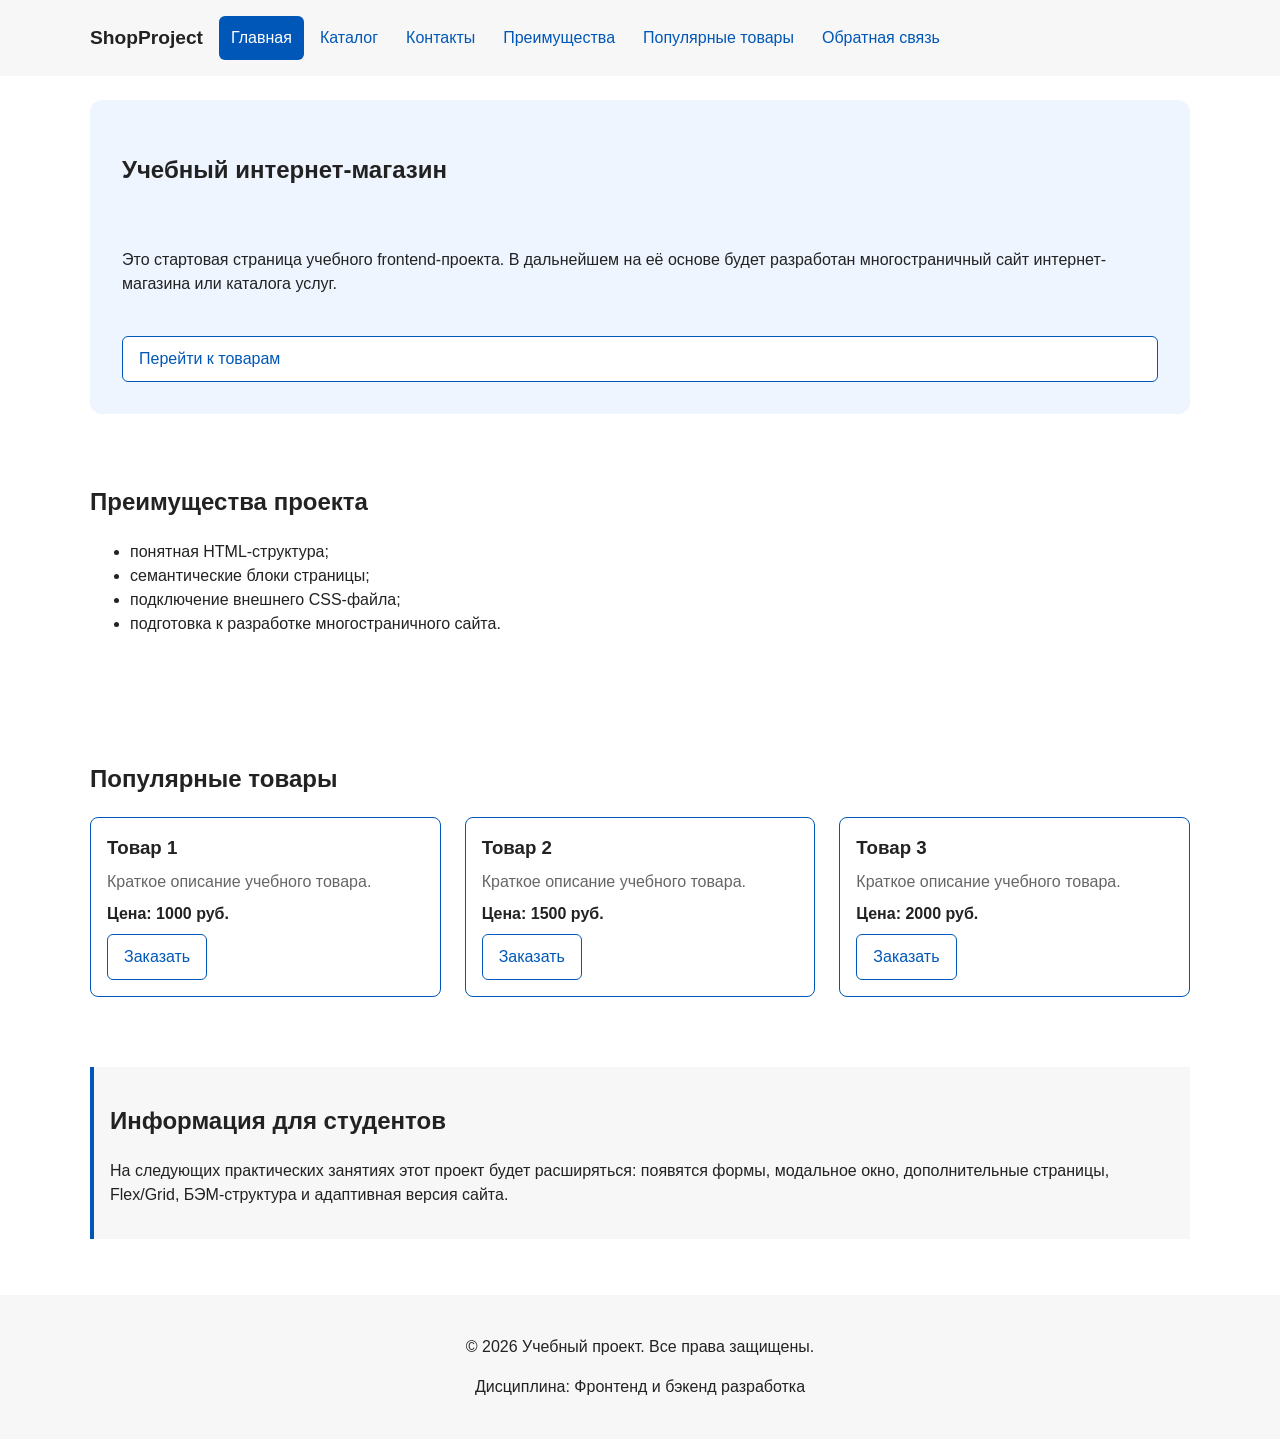
==== index.html @ de34247c "feat: add responsive layout styles" ====
<!DOCTYPE html>
<html lang="ru">

<head>
    <meta charset="UTF-8">
    <meta name="viewport" content="width=device-width, initial-scale=1.0">

    <title>Каталог товаров</title>

    <link rel="stylesheet" href="css/style.css">
    <link rel="stylesheet" href="css/responsive.css">
    <script src="js/main.js" defer></script>
</head>

<body>

    <header class="site-header">
        <div class="site-header__inner">

            <a class="site-header__logo" href="index.html">
                ShopProject
            </a>

            <nav class="site-nav" aria-label="Основная навигация">
                <ul class="site-nav__list">
                    <li class="site-nav__item">
                        <a class="site-nav__link site-nav__link--active"  href="index.html">Главная</a>
                    </li>
                    <li class="site-nav__item">
                        <a class="site-nav__link" href="catalog.html">Каталог</a>
                    </li>
                    <li class="site-nav__item">
                        <a class="site-nav__link" href="contacts.html">Контакты</a>
                    </li>
                    <li class="site-nav__item">
                        <a class="site-nav__link" href="index.html#advantages">Преимущества</a>
                    </li>
                    <li class="site-nav__item">
                        <a class="site-nav__link" href="index.html#popular">Популярные товары</a>
                    </li>
                    <li class="site-nav__item">
                        <a class="site-nav__link" href="index.html#contacts">Обратная связь</a>
                    </li>
                </ul>
            </nav>

        </div>
    </header>


    <main>

        <section class="hero">

            <h1>Учебный интернет-магазин</h1>

            <p>
                Это стартовая страница учебного frontend-проекта.
                В дальнейшем на её основе будет разработан
                многостраничный сайт интернет-магазина или каталога услуг.
            </p>

            <a class="button" href="#popular">
                Перейти к товарам
            </a>

        </section>


        <section class="section" id="advantages">

            <h2>Преимущества проекта</h2>

            <ul class="advantages-list">
                <li>понятная HTML-структура;</li>
                <li>семантические блоки страницы;</li>
                <li>подключение внешнего CSS-файла;</li>
                <li>подготовка к разработке многостраничного сайта.</li>
            </ul>

        </section>


        <section class="section" id="popular">
  <h2>Популярные товары</h2>

  <div class="products-grid">
    <article class="product-card product-card--featured">
      <h3 class="product-card__title">Товар 1</h3>
      <p class="product-card__description">Краткое описание учебного товара.</p>
      <p class="product-card__price">Цена: 1000 руб.</p>
      <button class="button product-card__button" type="button" data-product="Товар 1">
        Заказать
      </button>
    </article>

    <article class="product-card product-card--featured">
      <h3 class="product-card__title">Товар 2</h3>
      <p class="product-card__description">Краткое описание учебного товара.</p>
      <p class="product-card__price">Цена: 1500 руб.</p>
      <button class="button product-card__button" type="button" data-product="Товар 2">
        Заказать
      </button>
    </article>

    <article class="product-card product-card--featured">
      <h3 class="product-card__title">Товар 3</h3>
      <p class="product-card__description">Краткое описание учебного товара.</p>
      <p class="product-card__price">Цена: 2000 руб.</p>
      <button class="button product-card__button" type="button" data-product="Товар 3">
        Заказать
      </button>
    </article>
  </div>
</section>



        <aside class="aside-info">

            <h2>Информация для студентов</h2>

            <p>
                На следующих практических занятиях этот проект будет расширяться:
                появятся формы, модальное окно, дополнительные страницы,
                Flex/Grid, БЭМ-структура и адаптивная версия сайта.
            </p>

        </aside>

    </main>


    <footer id="contacts">

        <p>
            &copy; 2026 Учебный проект. Все права защищены.
        </p>

        <p>
            Дисциплина: Фронтенд и бэкенд разработка
        </p>

    </footer>

    <dialog class="order-dialog" id="order-dialog" aria-labelledby="order-dialog__title">
    <h2 id="order-dialog__title">Оформление заявки</h2>

        <form class="order-form" id="order-form" action="#" method="post" novalidate>
            <input id="selected-product" name="selected-product" type="hidden">

            <div class="order-form__field">
                <label class="order-form__label" for="order-name">Имя</label>
                <input
                    class="order-form__input"
                    id="order-name"
                    name="name"
                    type="text"
                    placeholder="Введите ваше имя"
                    minlength="2"
                    autocomplete="given-name"
                    required
                >
            </div>

            <div class="order-form__field">
                <label class="order-form__label" for="order-email">E-mail</label>
                <input
                    class="order-form__input"
                    id="order-email"
                    name="email"
                    type="email"
                    placeholder="example@mail.ru"
                    autocomplete="email"
                    required
                >
            </div>

            <div class="order-form__field">
                <label class="order-form__label" for="order-phone">Телефон</label>
                <input
                    class="order-form__input"
                    id="order-phone"
                    name="phone"
                    type="tel"
                    inputmode="tel"
                    placeholder="+7 (900) 000-00-00"
                    pattern="^\+7 \(\d{3}\) \d{3}-\d{2}-\d{2}$"
                    required
                >
                <small>Формат: +7 (900) 000-00-00</small>
            </div>

            <div class="order-form__field">
                <label class="order-form__label" for="order-date">Дата связи</label>
                <input
                    class="order-form__input"
                    id="order-date"
                    name="date"
                    type="date"
                >
            </div>

            <div class="order-form__field">
                <label class="order-form__label" for="order-topic">Тема заявки</label>
                <select class="order-form__input" id="order-topic" name="topic" required>
                    <option value="">Выберите тему</option>
                    <option value="product">Заказ товара</option>
                    <option value="consultation">Консультация</option>
                    <option value="delivery">Доставка</option>
                </select>
            </div>

            <div class="order-form__field">
                <label class="order-form__label" for="order-comment">Комментарий</label>
                <textarea
                    class="order-form__input"
                    id="order-comment"
                    name="comment"
                    rows="4"
                    placeholder="Укажите дополнительную информацию"
                ></textarea>
            </div>

            <div class="order-form__field">
                <label class="order-form__label" for="order-agreement">
                    <input
                        id="order-agreement"
                        name="agreement"
                        type="checkbox"
                        required
                    >
                    Я согласен на обработку данных
                </label>
            </div>

            <div class="order-form__actions">
                <button class="button button--primary" type="submit">
                    Отправить заявку
                </button>
                <button class="button button--secondary" type="button" id="close-order-dialog">
                    Закрыть
                </button>
            </div>
        </form>
    </dialog>

    <p
        class="success-message"
        id="success-message"
        hidden>

        Форма успешно отправлена!

    </p>

</body>

</html>
---- css/style.css ----
/* 1. Переменные дизайна (практическая №4) */

:root {
    --color-bg: #fff;
    --color-text: #222;
    --color-muted: #666;
    --color-primary: #0057b8;
    --color-primary-dark: #003f86;
    --color-border: #ddd;
    --color-surface: #f7f7f7;
    --color-surface-accent: #eef5ff;
    --color-success: #168a2f;
    --color-success-bg: #eefaf0;
    --color-danger: #b00020;
    --color-white: #fff;

    --space-xs: 4px;
    --space-sm: 8px;
    --space-md: 16px;
    --space-lg: 24px;
    --space-xl: 32px;

    --radius-sm: 6px;
    --radius-md: 8px;
    --radius-lg: 12px;

    --container-width: 1100px;
}

/* 2. Базовые стили */

*, *::before, *::after {
    box-sizing: border-box;
}

html {
    scroll-behavior: smooth;
}

body {
    margin: 0;
    font: 16px/1.5 Arial, sans-serif;
    color: var(--color-text);
    background: var(--color-bg);
}

main {
    padding-block: var(--space-lg);
}

img, video {
    max-width: 100%;
    height: auto;
}

button, input, textarea, select {
    font: inherit;
}

a {
    color: var(--color-primary);
}

a:hover {
    color: var(--color-primary-dark);
}

:where(a, button, input, select, textarea):focus-visible {
    outline: 2px solid var(--color-primary);
    outline-offset: 3px;
}

.section, .hero, .catalog-layout, .breadcrumbs, .aside-info {
    width: min(calc(100% - 32px), var(--container-width));
    margin-inline: auto;
}

.section, .hero, .catalog-layout, .aside-info {
    margin-bottom: var(--space-xl);
}

.section h2 {
    margin-top: 0;
}

/* 3. Шапка, навигация и подвал */

.site-header {
    padding-block: var(--space-md);
    background: var(--color-surface);
}

.site-header__inner {
    width: min(calc(100% - 32px), var(--container-width));
    margin-inline: auto;
    display: flex;
    flex-direction: column;
    gap: var(--space-md);
}

.site-header__logo {
    color: var(--color-text);
    font-size: 1.2rem;
    font-weight: 700;
    text-decoration: none;
}

.site-nav__list {
    display: flex;
    flex-direction: column;
    gap: var(--space-xs);
    padding: 0;
    margin: 0;
    list-style: none;
}

.site-nav__link {
    display: block;
    padding: 10px 12px;
    color: var(--color-primary);
    text-decoration: none;
    border-radius: var(--radius-sm);
}

.site-nav__link:hover,
.site-nav__link--active {
    color: var(--color-white);
    background: var(--color-primary);
}

.site-footer, footer {
    padding: var(--space-lg);
    background: var(--color-surface);
    text-align: center;
}

/* 4. Кнопки, крошки, заметки */

.button {
    display: inline-block;
    padding: 10px 16px;
    border: 1px solid var(--color-primary);
    border-radius: var(--radius-sm);
    color: var(--color-primary);
    background: var(--color-white);
    text-decoration: none;
    cursor: pointer;
}

.button:hover,
.button--primary:hover,
.button--secondary:hover {
    color: var(--color-white);
    background: var(--color-primary-dark);
}

.button--primary {
    color: var(--color-white);
    background: var(--color-primary);
}

.button--secondary {
    color: var(--color-primary);
    background: transparent;
}

.button:disabled {
    opacity: 0.6;
    cursor: not-allowed;
}

.breadcrumbs {
    margin-bottom: var(--space-lg);
    color: var(--color-muted);
    font-size: 0.875rem;
}

.breadcrumbs__current::before {
    content: " / ";
}

.aside-info {
    padding: var(--space-md);
    border-left: 4px solid var(--color-primary);
    background: var(--color-surface);
}

/* 5. Первый экран */

.hero {
    padding: var(--space-xl);
    background: var(--color-surface-accent);
    border-radius: var(--radius-lg);
}

.hero__content, .hero__media {
    min-width: 0;
}

.hero__title {
    margin-top: 0;
    line-height: 1.1;
}

.hero__image {
    display: block;
    width: 100%;
    border-radius: var(--radius-md);
    object-fit: cover;
}

/* 6. Карточки товаров */

.products-grid {
    display: grid;
    grid-template-columns: minmax(0, 1fr);
    gap: var(--space-lg);
}

.product-card {
    display: flex;
    flex-direction: column;
    min-width: 0;
    gap: var(--space-sm);
    padding: var(--space-md);
    border: 1px solid var(--color-border);
    border-radius: var(--radius-md);
    background: var(--color-bg);
}

.product-card:hover,
.product-card--featured {
    border-color: var(--color-primary);
}

.product-card__image {
    display: block;
    width: 100%;
    aspect-ratio: 4 / 3;
    object-fit: cover;
    border-radius: var(--radius-md);
}

.product-card__title,
.product-card__description,
.product-card__price {
    margin: 0;
    overflow-wrap: anywhere;
}

.product-card__description {
    color: var(--color-muted);
}

.product-card__price {
    font-weight: 700;
}

.product-card__button {
    margin-top: auto;
    align-self: flex-start;
}

/* 7. Каталог с фильтрами */

.catalog-layout {
    display: grid;
    grid-template-columns: minmax(0, 1fr);
    grid-template-areas: "filters" "products";
    gap: var(--space-lg);
}

.catalog-filters {
    grid-area: filters;
    min-width: 0;
    padding: var(--space-md);
    border: 1px solid var(--color-border);
    border-radius: var(--radius-md);
    background: var(--color-surface);
}

.catalog-products {
    grid-area: products;
    min-width: 0;
}

.filters-form {
    display: grid;
    gap: var(--space-md);
}

.filters-form__fieldset {
    min-width: 0;
    margin: 0;
    padding: var(--space-md);
    border: 1px solid var(--color-border);
    border-radius: var(--radius-sm);
}

.filters-form__legend {
    font-weight: 700;
}

.filters-form__label {
    display: block;
    margin-bottom: var(--space-sm);
}

.filters-form__input {
    width: 100%;
    min-width: 0;
    padding: 10px 12px;
    border: 1px solid var(--color-border);
    border-radius: var(--radius-sm);
}

/* 8. Одна product.html для трёх товаров */

.product-links, .product-navigation {
    display: flex;
    flex-wrap: wrap;
    gap: var(--space-md);
}

.product-detail {
    display: none;
    scroll-margin-top: var(--space-lg);
}

#product-1 {
    display: block;
}

.product-detail:target {
    display: block;
}

body:has(.product-detail:target) #product-1:not(:target) {
    display: none;
}

.product-detail__layout {
    display: grid;
    grid-template-columns: minmax(0, 1fr);
    gap: var(--space-lg);
    align-items: start;
}

.product-detail__media {
    position: relative;
    min-width: 0;
}

.product-detail__image {
    display: block;
    width: 100%;
    aspect-ratio: 4 / 3;
    object-fit: cover;
    border: 1px solid var(--color-border);
    border-radius: var(--radius-md);
}

.product-detail__badge {
    position: absolute;
    top: 12px;
    right: 12px;
    padding: 6px 12px;
    border-radius: var(--radius-sm);
    color: var(--color-white);
    background: var(--color-primary);
    font-weight: 700;
}

.product-detail__title,
.product-detail__subtitle {
    margin-top: 0;
}

.product-detail__description {
    line-height: 1.6;
}

.product-detail__price {
    font-size: 1.4rem;
    font-weight: 700;
}

.product-detail__availability {
    margin-bottom: var(--space-lg);
}

.product-detail__back {
    display: block;
    margin-top: var(--space-md);
}

/* 9. Таблица характеристик */

.product-specifications {
    margin-top: var(--space-xl);
}

.table-wrapper {
    width: 100%;
    overflow-x: auto;
    -webkit-overflow-scrolling: touch;
}

.product-table {
    width: 100%;
    min-width: 480px;
    border-collapse: collapse;
    text-align: left;
}

.product-table__caption {
    padding: 12px;
    font-weight: 700;
    text-align: left;
}

.product-table th,
.product-table td {
    padding: 12px;
    border: 1px solid var(--color-border);
    text-align: left;
}

.product-table__head {
    background: var(--color-surface);
}

/* 10. Форма заявки */

.order-form__field {
    margin-bottom: var(--space-md);
}

.order-form__label {
    display: block;
    margin-bottom: var(--space-xs);
}

.order-form__input,
.order-form__select,
.order-form__textarea {
    display: block;
    width: 100%;
    min-width: 0;
    min-height: 44px;
    padding: 10px 12px;
    border: 1px solid var(--color-border);
    border-radius: var(--radius-sm);
    background: var(--color-white);
}

.order-form__textarea {
    min-height: 120px;
    resize: vertical;
}

.order-form__input:hover,
.order-form__select:hover,
.order-form__textarea:hover {
    border-color: var(--color-primary);
}

.order-form__input[aria-invalid="true"],
.order-form__select[aria-invalid="true"],
.order-form__textarea[aria-invalid="true"] {
    border-color: var(--color-danger);
}

.order-form__field--checkbox input {
    width: auto;
    min-height: auto;
}

.order-form__actions {
    display: flex;
    flex-wrap: wrap;
    gap: var(--space-md);
}

.order-page__form {
    display: grid;
    grid-template-columns: minmax(0, 1fr);
    gap: var(--space-md);
    max-width: 760px;
    padding: var(--space-lg);
    border: 1px solid var(--color-border);
    border-radius: var(--radius-md);
}

.order-page__form .order-form__field {
    min-width: 0;
    margin-bottom: 0;
}

.order-page__form .order-form__field--checkbox,
.order-page__form .order-form__field--wide,
.order-page__form .order-form__actions {
    grid-column: 1 / -1;
}

/* 11. Модальное окно */

.order-dialog {
    width: min(calc(100% - 32px), 560px);
    max-height: calc(100dvh - 32px);
    padding: var(--space-lg);
    overflow: auto;
    border: 0;
    border-radius: var(--radius-lg);
}

.order-dialog::backdrop {
    background: rgb(0 0 0 / 0.5);
}

.order-dialog__title {
    margin-top: 0;
}

.success-message {
    max-width: var(--container-width);
    margin: var(--space-lg) auto;
    padding: var(--space-md);
    border-left: 4px solid var(--color-success);
    background: var(--color-success-bg);
}

.success-message[hidden] {
    display: none;
}
---- css/responsive.css ----
/* Практическая №12. Mobile First */
/* Подключается после style.css */

/* 1. Телефон */

.section {
    padding-block: clamp(16px, 3vw, 40px);
}

.site-header {
    position: static;
}

.site-nav__list {
    flex-direction: column;
    align-items: stretch;
}

.hero {
    display: grid;
    grid-template-columns: minmax(0, 1fr);
    gap: var(--space-lg);
    align-items: center;
}

.hero__title {
    font-size: clamp(28px, 7vw, 56px);
}

.products-grid {
    grid-template-columns: minmax(0, 1fr);
}

.catalog-layout {
    grid-template-columns: minmax(0, 1fr);
    grid-template-areas: "filters" "products";
}

.catalog-filters {
    position: static;
}

.product-detail__layout {
    grid-template-columns: minmax(0, 1fr);
}

.order-page__form {
    grid-template-columns: minmax(0, 1fr);
}

.table-wrapper {
    overflow-x: auto;
}

.order-dialog {
    max-height: calc(100dvh - 32px);
    overflow-y: auto;
}

/* 2. От 640px */

@media (min-width: 640px) {
    .products-grid {
        grid-template-columns: repeat(2, minmax(0, 1fr));
    }
}

/* 3. От 768px */

@media (min-width: 768px) {
    .site-header__inner {
        flex-direction: row;
        align-items: center;
        flex-wrap: wrap;
    }

    .site-nav__list {
        flex-direction: row;
        flex-wrap: wrap;
        align-items: center;
    }

    .product-detail__layout {
        grid-template-columns: repeat(2, minmax(0, 1fr));
    }

    .order-page__form {
        grid-template-columns: repeat(2, minmax(0, 1fr));
    }

    .order-page__form .order-form__field--wide,
    .order-page__form .order-form__field--checkbox,
    .order-page__form .order-form__actions {
        grid-column: 1 / -1;
    }
}

/* 4. От 900px */

@media (min-width: 900px) {
    .hero:has(.hero__media) {
        grid-template-columns:
            minmax(0, 1fr)
            minmax(280px, 480px);
    }
}

/* 5. От 1024px */

@media (min-width: 1024px) {
    .site-header {
        position: sticky;
        top: 0;
        z-index: 100;
    }

    .products-grid {
        grid-template-columns: repeat(3, minmax(0, 1fr));
    }

    .catalog-layout {
        grid-template-columns: 260px minmax(0, 1fr);
        grid-template-areas: "filters products";
        align-items: start;
    }

    .catalog-filters {
        position: sticky;
        top: 120px;
    }

    .product-detail {
        scroll-margin-top: 130px;
    }
}
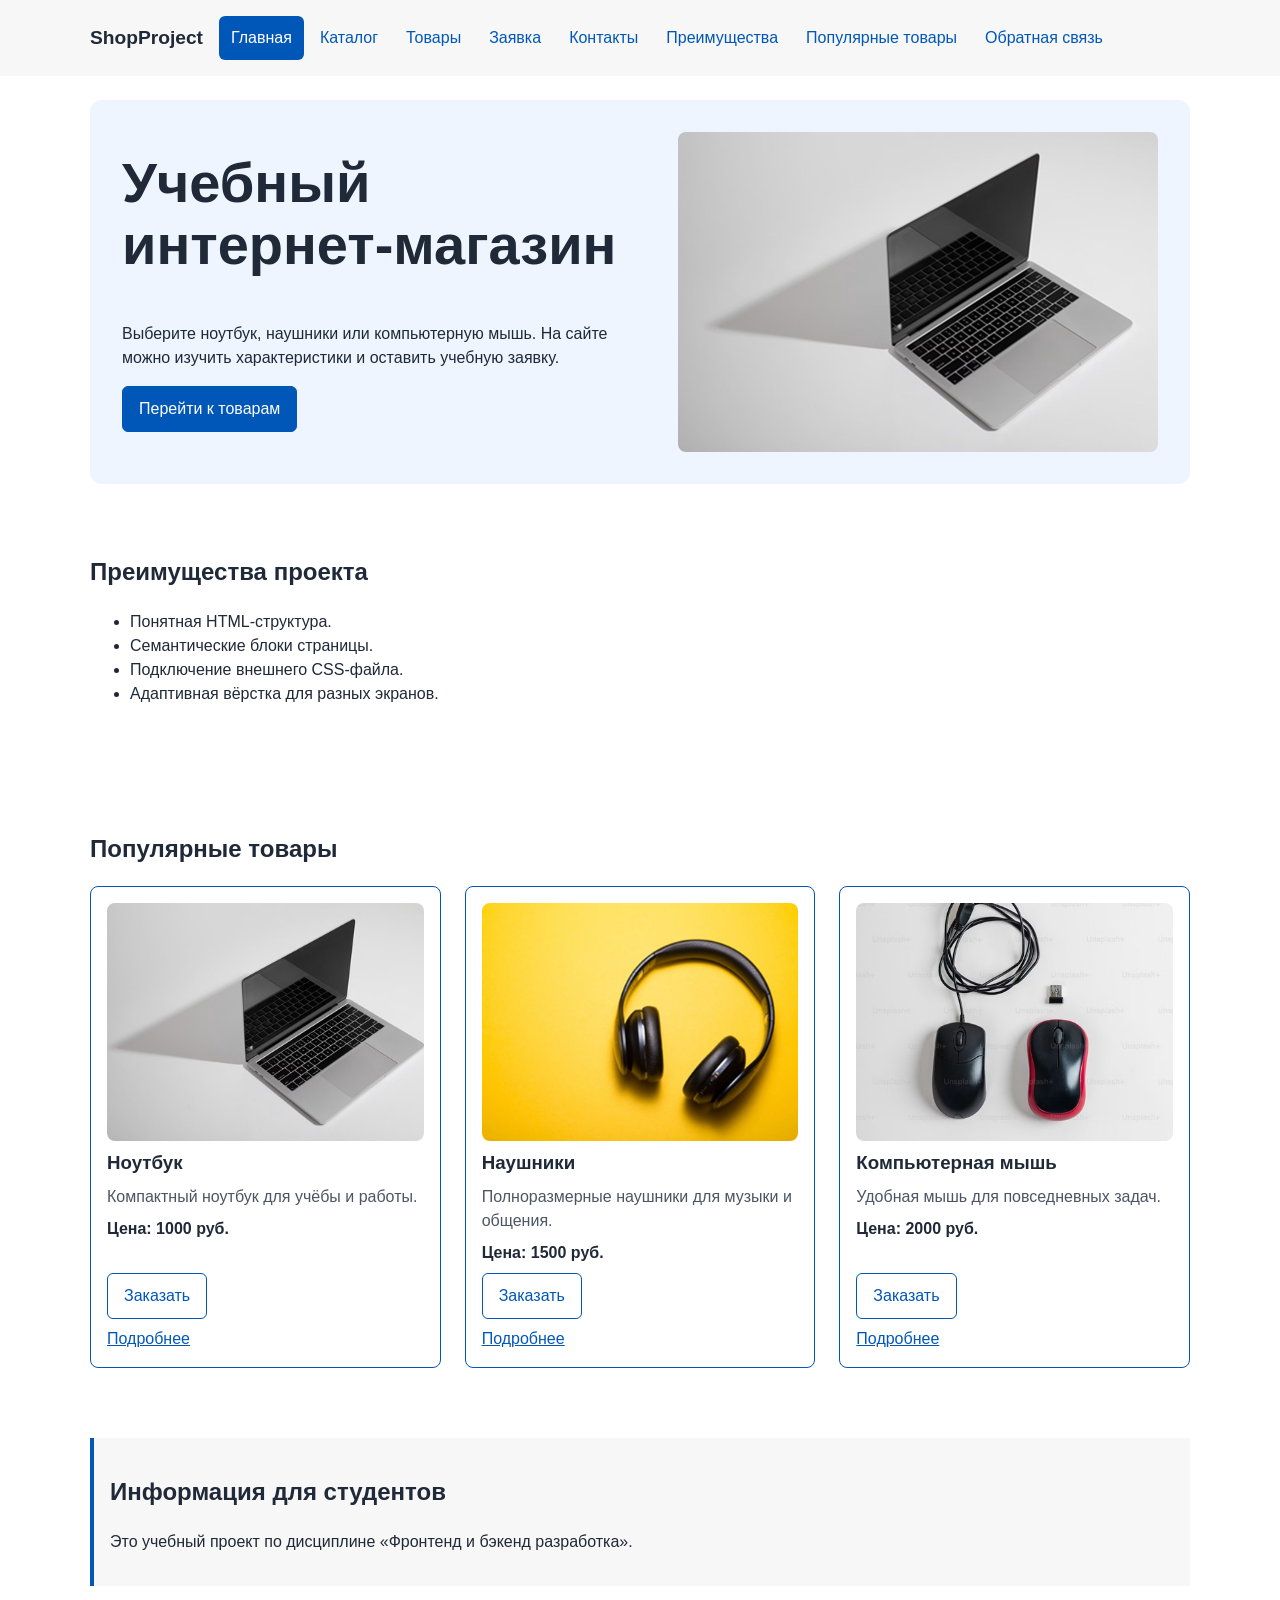
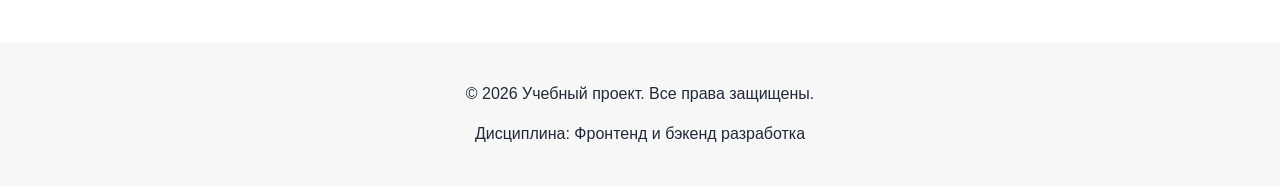
==== commit 762ac909: "fix: improve accessibility and add Lighthouse report" ====
--- a/index.html
+++ b/index.html
@@ -1,259 +1,310 @@
+
 <!DOCTYPE html>
 <html lang="ru">
-
 <head>
     <meta charset="UTF-8">
     <meta name="viewport" content="width=device-width, initial-scale=1.0">
-
-    <title>Каталог товаров</title>
+    <meta name="description" content="ShopProject — учебный магазин ноутбуков, наушников и компьютерных аксессуаров.">
+    <title>Главная — ShopProject</title>
 
     <link rel="stylesheet" href="css/style.css">
     <link rel="stylesheet" href="css/responsive.css">
     <script src="js/main.js" defer></script>
 </head>
-
 <body>
+    <a class="skip-link" href="#main">
+        Перейти к основному содержимому
+    </a>
 
     <header class="site-header">
         <div class="site-header__inner">
-
-            <a class="site-header__logo" href="index.html">
-                ShopProject
-            </a>
+            <a class="site-header__logo" href="index.html">ShopProject</a>
 
             <nav class="site-nav" aria-label="Основная навигация">
                 <ul class="site-nav__list">
                     <li class="site-nav__item">
-                        <a class="site-nav__link site-nav__link--active"  href="index.html">Главная</a>
+                        <a class="site-nav__link site-nav__link--active"
+                           href="index.html" aria-current="page">Главная</a>
                     </li>
                     <li class="site-nav__item">
                         <a class="site-nav__link" href="catalog.html">Каталог</a>
                     </li>
                     <li class="site-nav__item">
+                        <a class="site-nav__link" href="product.html">Товары</a>
+                    </li>
+                    <li class="site-nav__item">
+                        <a class="site-nav__link" href="order.html">Заявка</a>
+                    </li>
+                    <li class="site-nav__item">
                         <a class="site-nav__link" href="contacts.html">Контакты</a>
                     </li>
                     <li class="site-nav__item">
-                        <a class="site-nav__link" href="index.html#advantages">Преимущества</a>
-                    </li>
-                    <li class="site-nav__item">
-                        <a class="site-nav__link" href="index.html#popular">Популярные товары</a>
-                    </li>
-                    <li class="site-nav__item">
-                        <a class="site-nav__link" href="index.html#contacts">Обратная связь</a>
+                        <a class="site-nav__link" href="#advantages">Преимущества</a>
+                    </li>
+                    <li class="site-nav__item">
+                        <a class="site-nav__link" href="#popular">Популярные товары</a>
+                    </li>
+                    <li class="site-nav__item">
+                        <a class="site-nav__link" href="#contacts">Обратная связь</a>
                     </li>
                 </ul>
             </nav>
-
         </div>
     </header>
 
-
-    <main>
-
+    <main id="main" tabindex="-1">
         <section class="hero">
-
-            <h1>Учебный интернет-магазин</h1>
-
+            <div class="hero__content">
+                <h1 class="hero__title">Учебный интернет-магазин</h1>
+                <p>
+                    Выберите ноутбук, наушники или компьютерную мышь.
+                    На сайте можно изучить характеристики и оставить учебную заявку.
+                </p>
+                <a class="button button--primary" href="#popular">
+                    Перейти к товарам
+                </a>
+            </div>
+
+            <picture class="hero__media">
+                <source media="(min-width: 900px)"
+                        srcset="images/product-1-960.jpg">
+                <img class="hero__image"
+                     src="images/product-1-640.jpg"
+                     alt="Серебристый ноутбук"
+                     width="640" height="480">
+            </picture>
+        </section>
+
+        <section class="section" id="advantages">
+            <h2>Преимущества проекта</h2>
+            <ul class="advantages-list">
+                <li>Понятная HTML-структура.</li>
+                <li>Семантические блоки страницы.</li>
+                <li>Подключение внешнего CSS-файла.</li>
+                <li>Адаптивная вёрстка для разных экранов.</li>
+            </ul>
+        </section>
+
+        <section class="section" id="popular">
+            <h2>Популярные товары</h2>
+
+            <div class="products-grid">
+                <article class="product-card product-card--featured">
+                    <img class="product-card__image"
+                         src="images/product-1-640.jpg"
+                         srcset="images/product-1-480.jpg 480w,
+                                 images/product-1-640.jpg 640w,
+                                 images/product-1-960.jpg 960w"
+                         sizes="(max-width: 639px) 100vw,
+                                (max-width: 1023px) 50vw, 33vw"
+                         alt="Серебристый ноутбук"
+                         width="640" height="480"
+                         loading="lazy">
+
+                    <h3 class="product-card__title">Ноутбук</h3>
+                    <p class="product-card__description">
+                        Компактный ноутбук для учёбы и работы.
+                    </p>
+                    <p class="product-card__price">Цена: 1000 руб.</p>
+
+                    <button class="button product-card__button"
+                            type="button" data-product="Товар 1">
+                        Заказать
+                    </button>
+                    <a href="product.html#product-1">Подробнее</a>
+                </article>
+
+                <article class="product-card product-card--featured">
+                    <img class="product-card__image"
+                         src="images/product-2-640.jpg"
+                         srcset="images/product-2-480.jpg 480w,
+                                 images/product-2-640.jpg 640w,
+                                 images/product-2-960.jpg 960w"
+                         sizes="(max-width: 639px) 100vw,
+                                (max-width: 1023px) 50vw, 33vw"
+                         alt="Чёрные полноразмерные наушники"
+                         width="640" height="480"
+                         loading="lazy">
+
+                    <h3 class="product-card__title">Наушники</h3>
+                    <p class="product-card__description">
+                        Полноразмерные наушники для музыки и общения.
+                    </p>
+                    <p class="product-card__price">Цена: 1500 руб.</p>
+
+                    <button class="button product-card__button"
+                            type="button" data-product="Товар 2">
+                        Заказать
+                    </button>
+                    <a href="product.html#product-2">Подробнее</a>
+                </article>
+
+                <article class="product-card product-card--featured">
+                    <img class="product-card__image"
+                         src="images/product-3-640.jpg"
+                         srcset="images/product-3-480.jpg 480w,
+                                 images/product-3-640.jpg 640w,
+                                 images/product-3-960.jpg 960w"
+                         sizes="(max-width: 639px) 100vw,
+                                (max-width: 1023px) 50vw, 33vw"
+                         alt="Две компьютерные мыши"
+                         width="640" height="480"
+                         loading="lazy">
+
+                    <h3 class="product-card__title">Компьютерная мышь</h3>
+                    <p class="product-card__description">
+                        Удобная мышь для повседневных задач.
+                    </p>
+                    <p class="product-card__price">Цена: 2000 руб.</p>
+
+                    <button class="button product-card__button"
+                            type="button" data-product="Товар 3">
+                        Заказать
+                    </button>
+                    <a href="product.html#product-3">Подробнее</a>
+                </article>
+            </div>
+        </section>
+
+        <aside class="aside-info">
+            <h2>Информация для студентов</h2>
             <p>
-                Это стартовая страница учебного frontend-проекта.
-                В дальнейшем на её основе будет разработан
-                многостраничный сайт интернет-магазина или каталога услуг.
+                Это учебный проект по дисциплине
+                «Фронтенд и бэкенд разработка».
             </p>
-
-            <a class="button" href="#popular">
-                Перейти к товарам
-            </a>
-
-        </section>
-
-
-        <section class="section" id="advantages">
-
-            <h2>Преимущества проекта</h2>
-
-            <ul class="advantages-list">
-                <li>понятная HTML-структура;</li>
-                <li>семантические блоки страницы;</li>
-                <li>подключение внешнего CSS-файла;</li>
-                <li>подготовка к разработке многостраничного сайта.</li>
-            </ul>
-
-        </section>
-
-
-        <section class="section" id="popular">
-  <h2>Популярные товары</h2>
-
-  <div class="products-grid">
-    <article class="product-card product-card--featured">
-      <h3 class="product-card__title">Товар 1</h3>
-      <p class="product-card__description">Краткое описание учебного товара.</p>
-      <p class="product-card__price">Цена: 1000 руб.</p>
-      <button class="button product-card__button" type="button" data-product="Товар 1">
-        Заказать
-      </button>
-    </article>
-
-    <article class="product-card product-card--featured">
-      <h3 class="product-card__title">Товар 2</h3>
-      <p class="product-card__description">Краткое описание учебного товара.</p>
-      <p class="product-card__price">Цена: 1500 руб.</p>
-      <button class="button product-card__button" type="button" data-product="Товар 2">
-        Заказать
-      </button>
-    </article>
-
-    <article class="product-card product-card--featured">
-      <h3 class="product-card__title">Товар 3</h3>
-      <p class="product-card__description">Краткое описание учебного товара.</p>
-      <p class="product-card__price">Цена: 2000 руб.</p>
-      <button class="button product-card__button" type="button" data-product="Товар 3">
-        Заказать
-      </button>
-    </article>
-  </div>
-</section>
-
-
-
-        <aside class="aside-info">
-
-            <h2>Информация для студентов</h2>
-
-            <p>
-                На следующих практических занятиях этот проект будет расширяться:
-                появятся формы, модальное окно, дополнительные страницы,
-                Flex/Grid, БЭМ-структура и адаптивная версия сайта.
+        </aside>
+    </main>
+
+    <footer id="contacts">
+        <p>© 2026 Учебный проект. Все права защищены.</p>
+        <p>Дисциплина: Фронтенд и бэкенд разработка</p>
+    </footer>
+
+    <dialog class="order-dialog" id="order-dialog"
+            aria-labelledby="order-dialog-title">
+        <h2 class="order-dialog__title" id="order-dialog-title">
+            Оформление заявки
+        </h2>
+
+        <form class="order-form" id="order-form"
+              action="#" method="post" novalidate>
+
+            <p class="form-note">
+                Поля со звёздочкой (*) обязательны для заполнения.
             </p>
 
-        </aside>
-
-    </main>
-
-
-    <footer id="contacts">
-
-        <p>
-            &copy; 2026 Учебный проект. Все права защищены.
-        </p>
-
-        <p>
-            Дисциплина: Фронтенд и бэкенд разработка
-        </p>
-
-    </footer>
-
-    <dialog class="order-dialog" id="order-dialog" aria-labelledby="order-dialog__title">
-    <h2 id="order-dialog__title">Оформление заявки</h2>
-
-        <form class="order-form" id="order-form" action="#" method="post" novalidate>
-            <input id="selected-product" name="selected-product" type="hidden">
-
-            <div class="order-form__field">
-                <label class="order-form__label" for="order-name">Имя</label>
-                <input
-                    class="order-form__input"
-                    id="order-name"
-                    name="name"
-                    type="text"
-                    placeholder="Введите ваше имя"
-                    minlength="2"
-                    autocomplete="given-name"
-                    required
-                >
-            </div>
-
-            <div class="order-form__field">
-                <label class="order-form__label" for="order-email">E-mail</label>
-                <input
-                    class="order-form__input"
-                    id="order-email"
-                    name="email"
-                    type="email"
-                    placeholder="example@mail.ru"
-                    autocomplete="email"
-                    required
-                >
-            </div>
-
-            <div class="order-form__field">
-                <label class="order-form__label" for="order-phone">Телефон</label>
-                <input
-                    class="order-form__input"
-                    id="order-phone"
-                    name="phone"
-                    type="tel"
-                    inputmode="tel"
-                    placeholder="+7 (900) 000-00-00"
-                    pattern="^\+7 \(\d{3}\) \d{3}-\d{2}-\d{2}$"
-                    required
-                >
+            <input id="selected-product"
+                   name="selected-product" type="hidden">
+
+            <div class="order-form__field">
+                <label class="order-form__label" for="order-name">
+                    Имя <abbr title="Обязательное поле">*</abbr>
+                </label>
+                <input class="order-form__input"
+                       id="order-name" name="name" type="text"
+                       placeholder="Введите ваше имя"
+                       minlength="2" autocomplete="given-name" required>
+                <p class="form-error" id="order-name-error"
+                   role="alert" hidden>
+                    Проверьте правильность заполнения поля.
+                </p>
+            </div>
+
+            <div class="order-form__field">
+                <label class="order-form__label" for="order-email">
+                    E-mail <abbr title="Обязательное поле">*</abbr>
+                </label>
+                <input class="order-form__input"
+                       id="order-email" name="email" type="email"
+                       placeholder="example@mail.ru"
+                       autocomplete="email" required>
+                <p class="form-error" id="order-email-error"
+                   role="alert" hidden>
+                    Проверьте правильность заполнения поля.
+                </p>
+            </div>
+
+            <div class="order-form__field">
+                <label class="order-form__label" for="order-phone">
+                    Телефон <abbr title="Обязательное поле">*</abbr>
+                </label>
+                <input class="order-form__input"
+                       id="order-phone" name="phone" type="tel"
+                       inputmode="tel"
+                       placeholder="+7 (900) 000-00-00"
+                       pattern="^\+7 \(\d{3}\) \d{3}-\d{2}-\d{2}$"
+                       required>
                 <small>Формат: +7 (900) 000-00-00</small>
-            </div>
-
-            <div class="order-form__field">
-                <label class="order-form__label" for="order-date">Дата связи</label>
-                <input
-                    class="order-form__input"
-                    id="order-date"
-                    name="date"
-                    type="date"
-                >
-            </div>
-
-            <div class="order-form__field">
-                <label class="order-form__label" for="order-topic">Тема заявки</label>
-                <select class="order-form__input" id="order-topic" name="topic" required>
+                <p class="form-error" id="order-phone-error"
+                   role="alert" hidden>
+                    Проверьте правильность заполнения поля.
+                </p>
+            </div>
+
+            <div class="order-form__field">
+                <label class="order-form__label" for="order-date">
+                    Дата связи
+                </label>
+                <input class="order-form__input"
+                       id="order-date" name="date" type="date">
+            </div>
+
+            <div class="order-form__field">
+                <label class="order-form__label" for="order-topic">
+                    Тема заявки <abbr title="Обязательное поле">*</abbr>
+                </label>
+                <select class="order-form__input"
+                        id="order-topic" name="topic" required>
                     <option value="">Выберите тему</option>
                     <option value="product">Заказ товара</option>
                     <option value="consultation">Консультация</option>
                     <option value="delivery">Доставка</option>
                 </select>
-            </div>
-
-            <div class="order-form__field">
-                <label class="order-form__label" for="order-comment">Комментарий</label>
-                <textarea
-                    class="order-form__input"
-                    id="order-comment"
-                    name="comment"
-                    rows="4"
-                    placeholder="Укажите дополнительную информацию"
-                ></textarea>
+                <p class="form-error" id="order-topic-error"
+                   role="alert" hidden>
+                    Проверьте правильность заполнения поля.
+                </p>
+            </div>
+
+            <div class="order-form__field">
+                <label class="order-form__label" for="order-comment">
+                    Комментарий
+                </label>
+                <textarea class="order-form__input"
+                          id="order-comment" name="comment"
+                          rows="4"
+                          placeholder="Укажите дополнительную информацию"></textarea>
             </div>
 
             <div class="order-form__field">
                 <label class="order-form__label" for="order-agreement">
-                    <input
-                        id="order-agreement"
-                        name="agreement"
-                        type="checkbox"
-                        required
-                    >
+                    <input id="order-agreement" name="agreement"
+                           type="checkbox" required>
                     Я согласен на обработку данных
-                </label>
+                    <abbr title="Обязательное поле">*</abbr>
+                </label>
+                <p class="form-error" id="order-agreement-error"
+                   role="alert" hidden>
+                    Проверьте правильность заполнения поля.
+                </p>
             </div>
 
             <div class="order-form__actions">
                 <button class="button button--primary" type="submit">
                     Отправить заявку
                 </button>
-                <button class="button button--secondary" type="button" id="close-order-dialog">
+                <button class="button button--secondary"
+                        type="button" id="close-order-dialog">
                     Закрыть
                 </button>
             </div>
         </form>
     </dialog>
 
-    <p
-        class="success-message"
-        id="success-message"
-        hidden>
-
-        Форма успешно отправлена!
-
+    <p class="success-message" id="success-message"
+       role="status" aria-live="polite"
+       tabindex="-1" hidden>
+        Заявка проверена! Данные на сервер не отправлялись.
     </p>
-
 </body>
-
 </html>
--- a/css/style.css
+++ b/css/style.css
@@ -1,10 +1,8 @@
-
 /* 1. Переменные дизайна (практическая №4) */
-
 :root {
     --color-bg: #fff;
-    --color-text: #222;
-    --color-muted: #666;
+    --color-text: #1f2937;
+    --color-muted: #4b5563;
     --color-primary: #0057b8;
     --color-primary-dark: #003f86;
     --color-border: #ddd;
@@ -14,83 +12,44 @@
     --color-success-bg: #eefaf0;
     --color-danger: #b00020;
     --color-white: #fff;
-
     --space-xs: 4px;
     --space-sm: 8px;
     --space-md: 16px;
     --space-lg: 24px;
     --space-xl: 32px;
-
     --radius-sm: 6px;
     --radius-md: 8px;
     --radius-lg: 12px;
-
     --container-width: 1100px;
 }
 
 /* 2. Базовые стили */
-
-*, *::before, *::after {
-    box-sizing: border-box;
-}
-
-html {
-    scroll-behavior: smooth;
-}
-
+*, *::before, *::after { box-sizing: border-box; }
+html { scroll-behavior: smooth; }
 body {
     margin: 0;
     font: 16px/1.5 Arial, sans-serif;
     color: var(--color-text);
     background: var(--color-bg);
 }
-
-main {
-    padding-block: var(--space-lg);
-}
-
-img, video {
-    max-width: 100%;
-    height: auto;
-}
-
-button, input, textarea, select {
-    font: inherit;
-}
-
-a {
-    color: var(--color-primary);
-}
-
-a:hover {
-    color: var(--color-primary-dark);
-}
-
-:where(a, button, input, select, textarea):focus-visible {
-    outline: 2px solid var(--color-primary);
+main { padding-block: var(--space-lg); }
+img, video { max-width: 100%; height: auto; }
+button, input, textarea, select { font: inherit; }
+a { color: var(--color-primary); }
+a:hover { color: var(--color-primary-dark); }
+:focus-visible {
+    outline: 3px solid var(--color-primary);
     outline-offset: 3px;
 }
-
 .section, .hero, .catalog-layout, .breadcrumbs, .aside-info {
     width: min(calc(100% - 32px), var(--container-width));
     margin-inline: auto;
 }
-
-.section, .hero, .catalog-layout, .aside-info {
-    margin-bottom: var(--space-xl);
-}
-
-.section h2 {
-    margin-top: 0;
-}
+.section, .hero, .catalog-layout, .aside-info { margin-bottom: var(--space-xl); }
+.section h2 { margin-top: 0; }
 
 /* 3. Шапка, навигация и подвал */
-
-.site-header {
-    padding-block: var(--space-md);
-    background: var(--color-surface);
-}
-
+.site-header { padding-block: var(--space-md); background: var(--color-surface); }
 .site-header__inner {
     width: min(calc(100% - 32px), var(--container-width));
     margin-inline: auto;
@@ -98,14 +57,12 @@
     flex-direction: column;
     gap: var(--space-md);
 }
-
 .site-header__logo {
     color: var(--color-text);
     font-size: 1.2rem;
     font-weight: 700;
     text-decoration: none;
 }
-
 .site-nav__list {
     display: flex;
     flex-direction: column;
@@ -114,7 +71,6 @@
     margin: 0;
     list-style: none;
 }
-
 .site-nav__link {
     display: block;
     padding: 10px 12px;
@@ -122,13 +78,10 @@
     text-decoration: none;
     border-radius: var(--radius-sm);
 }
-
-.site-nav__link:hover,
-.site-nav__link--active {
+.site-nav__link:hover, .site-nav__link--active {
     color: var(--color-white);
     background: var(--color-primary);
 }
-
 .site-footer, footer {
     padding: var(--space-lg);
     background: var(--color-surface);
@@ -136,7 +89,6 @@
 }
 
 /* 4. Кнопки, крошки, заметки */
-
 .button {
     display: inline-block;
     padding: 10px 16px;
@@ -147,39 +99,15 @@
     text-decoration: none;
     cursor: pointer;
 }
-
-.button:hover,
-.button--primary:hover,
-.button--secondary:hover {
+.button:hover, .button--primary:hover, .button--secondary:hover {
     color: var(--color-white);
     background: var(--color-primary-dark);
 }
-
-.button--primary {
-    color: var(--color-white);
-    background: var(--color-primary);
-}
-
-.button--secondary {
-    color: var(--color-primary);
-    background: transparent;
-}
-
-.button:disabled {
-    opacity: 0.6;
-    cursor: not-allowed;
-}
-
-.breadcrumbs {
-    margin-bottom: var(--space-lg);
-    color: var(--color-muted);
-    font-size: 0.875rem;
-}
-
-.breadcrumbs__current::before {
-    content: " / ";
-}
-
+.button--primary { color: var(--color-white); background: var(--color-primary); }
+.button--secondary { color: var(--color-primary); background: transparent; }
+.button:disabled { opacity: 0.6; cursor: not-allowed; }
+.breadcrumbs { margin-bottom: var(--space-lg); color: var(--color-muted); font-size: 0.875rem; }
+.breadcrumbs__current::before { content: " / "; }
 .aside-info {
     padding: var(--space-md);
     border-left: 4px solid var(--color-primary);
@@ -187,22 +115,13 @@
 }
 
 /* 5. Первый экран */
-
 .hero {
     padding: var(--space-xl);
     background: var(--color-surface-accent);
     border-radius: var(--radius-lg);
 }
-
-.hero__content, .hero__media {
-    min-width: 0;
-}
-
-.hero__title {
-    margin-top: 0;
-    line-height: 1.1;
-}
-
+.hero__content, .hero__media { min-width: 0; }
+.hero__title { margin-top: 0; line-height: 1.1; }
 .hero__image {
     display: block;
     width: 100%;
@@ -211,13 +130,7 @@
 }
 
 /* 6. Карточки товаров */
-
-.products-grid {
-    display: grid;
-    grid-template-columns: minmax(0, 1fr);
-    gap: var(--space-lg);
-}
-
+.products-grid { display: grid; grid-template-columns: minmax(0, 1fr); gap: var(--space-lg); }
 .product-card {
     display: flex;
     flex-direction: column;
@@ -228,12 +141,7 @@
     border-radius: var(--radius-md);
     background: var(--color-bg);
 }
-
-.product-card:hover,
-.product-card--featured {
-    border-color: var(--color-primary);
-}
-
+.product-card:hover, .product-card--featured { border-color: var(--color-primary); }
 .product-card__image {
     display: block;
     width: 100%;
@@ -241,36 +149,21 @@
     object-fit: cover;
     border-radius: var(--radius-md);
 }
-
-.product-card__title,
-.product-card__description,
-.product-card__price {
+.product-card__title, .product-card__description, .product-card__price {
     margin: 0;
     overflow-wrap: anywhere;
 }
-
-.product-card__description {
-    color: var(--color-muted);
-}
-
-.product-card__price {
-    font-weight: 700;
-}
-
-.product-card__button {
-    margin-top: auto;
-    align-self: flex-start;
-}
+.product-card__description { color: var(--color-muted); }
+.product-card__price { font-weight: 700; }
+.product-card__button { margin-top: auto; align-self: flex-start; }
 
 /* 7. Каталог с фильтрами */
-
 .catalog-layout {
     display: grid;
     grid-template-columns: minmax(0, 1fr);
     grid-template-areas: "filters" "products";
     gap: var(--space-lg);
 }
-
 .catalog-filters {
     grid-area: filters;
     min-width: 0;
@@ -279,17 +172,8 @@
     border-radius: var(--radius-md);
     background: var(--color-surface);
 }
-
-.catalog-products {
-    grid-area: products;
-    min-width: 0;
-}
-
-.filters-form {
-    display: grid;
-    gap: var(--space-md);
-}
-
+.catalog-products { grid-area: products; min-width: 0; }
+.filters-form { display: grid; gap: var(--space-md); }
 .filters-form__fieldset {
     min-width: 0;
     margin: 0;
@@ -297,16 +181,8 @@
     border: 1px solid var(--color-border);
     border-radius: var(--radius-sm);
 }
-
-.filters-form__legend {
-    font-weight: 700;
-}
-
-.filters-form__label {
-    display: block;
-    margin-bottom: var(--space-sm);
-}
-
+.filters-form__legend { font-weight: 700; }
+.filters-form__label { display: block; margin-bottom: var(--space-sm); }
 .filters-form__input {
     width: 100%;
     min-width: 0;
@@ -315,43 +191,23 @@
     border-radius: var(--radius-sm);
 }
 
-/* 8. Одна product.html для трёх товаров */
-
+/* 8. Одна product.html для трёх товаров: #product-1, #product-2, #product-3 */
 .product-links, .product-navigation {
     display: flex;
     flex-wrap: wrap;
     gap: var(--space-md);
 }
-
-.product-detail {
-    display: none;
-    scroll-margin-top: var(--space-lg);
-}
-
-#product-1 {
-    display: block;
-}
-
-.product-detail:target {
-    display: block;
-}
-
-body:has(.product-detail:target) #product-1:not(:target) {
-    display: none;
-}
-
+.product-detail { display: none; scroll-margin-top: var(--space-lg); }
+#product-1 { display: block; }
+.product-detail:target { display: block; }
+body:has(.product-detail:target) #product-1:not(:target) { display: none; }
 .product-detail__layout {
     display: grid;
     grid-template-columns: minmax(0, 1fr);
     gap: var(--space-lg);
     align-items: start;
 }
-
-.product-detail__media {
-    position: relative;
-    min-width: 0;
-}
-
+.product-detail__media { position: relative; min-width: 0; }
 .product-detail__image {
     display: block;
     width: 100%;
@@ -360,7 +216,6 @@
     border: 1px solid var(--color-border);
     border-radius: var(--radius-md);
 }
-
 .product-detail__badge {
     position: absolute;
     top: 12px;
@@ -371,80 +226,28 @@
     background: var(--color-primary);
     font-weight: 700;
 }
-
-.product-detail__title,
-.product-detail__subtitle {
-    margin-top: 0;
-}
-
-.product-detail__description {
-    line-height: 1.6;
-}
-
-.product-detail__price {
-    font-size: 1.4rem;
-    font-weight: 700;
-}
-
-.product-detail__availability {
-    margin-bottom: var(--space-lg);
-}
-
-.product-detail__back {
-    display: block;
-    margin-top: var(--space-md);
-}
+.product-detail__title, .product-detail__subtitle { margin-top: 0; }
+.product-detail__description { line-height: 1.6; }
+.product-detail__price { font-size: 1.4rem; font-weight: 700; }
+.product-detail__availability { margin-bottom: var(--space-lg); }
+.product-detail__back { display: block; margin-top: var(--space-md); }
 
 /* 9. Таблица характеристик */
-
-.product-specifications {
-    margin-top: var(--space-xl);
-}
-
-.table-wrapper {
-    width: 100%;
-    overflow-x: auto;
-    -webkit-overflow-scrolling: touch;
-}
-
-.product-table {
-    width: 100%;
-    min-width: 480px;
-    border-collapse: collapse;
+.product-specifications { margin-top: var(--space-xl); }
+.table-wrapper { width: 100%; overflow-x: auto; -webkit-overflow-scrolling: touch; }
+.product-table { width: 100%; min-width: 480px; border-collapse: collapse; text-align: left; }
+.product-table__caption { padding: 12px; font-weight: 700; text-align: left; }
+.product-table th, .product-table td {
+    padding: 12px;
+    border: 1px solid var(--color-border);
     text-align: left;
 }
-
-.product-table__caption {
-    padding: 12px;
-    font-weight: 700;
-    text-align: left;
-}
-
-.product-table th,
-.product-table td {
-    padding: 12px;
-    border: 1px solid var(--color-border);
-    text-align: left;
-}
-
-.product-table__head {
-    background: var(--color-surface);
-}
-
-/* 10. Форма заявки */
-
-.order-form__field {
-    margin-bottom: var(--space-md);
-}
-
-.order-form__label {
-    display: block;
-    margin-bottom: var(--space-xs);
-}
-
-.order-form__input,
-.order-form__select,
-.order-form__textarea {
+.product-table__head { background: var(--color-surface); }
+
+/* 10. Форма заявки на order.html и в dialog */
+.order-form__field { margin-bottom: var(--space-md); }
+.order-form__label { display: block; margin-bottom: var(--space-xs); }
+.order-form__input, .order-form__select, .order-form__textarea {
     display: block;
     width: 100%;
     min-width: 0;
@@ -454,35 +257,15 @@
     border-radius: var(--radius-sm);
     background: var(--color-white);
 }
-
-.order-form__textarea {
-    min-height: 120px;
-    resize: vertical;
-}
-
-.order-form__input:hover,
-.order-form__select:hover,
-.order-form__textarea:hover {
+.order-form__textarea { min-height: 120px; resize: vertical; }
+.order-form__input:hover, .order-form__select:hover, .order-form__textarea:hover {
     border-color: var(--color-primary);
 }
-
 .order-form__input[aria-invalid="true"],
 .order-form__select[aria-invalid="true"],
-.order-form__textarea[aria-invalid="true"] {
-    border-color: var(--color-danger);
-}
-
-.order-form__field--checkbox input {
-    width: auto;
-    min-height: auto;
-}
-
-.order-form__actions {
-    display: flex;
-    flex-wrap: wrap;
-    gap: var(--space-md);
-}
-
+.order-form__textarea[aria-invalid="true"] { border-color: var(--color-danger); }
+.order-form__field--checkbox input { width: auto; min-height: auto; }
+.order-form__actions { display: flex; flex-wrap: wrap; gap: var(--space-md); }
 .order-page__form {
     display: grid;
     grid-template-columns: minmax(0, 1fr);
@@ -492,20 +275,12 @@
     border: 1px solid var(--color-border);
     border-radius: var(--radius-md);
 }
-
-.order-page__form .order-form__field {
-    min-width: 0;
-    margin-bottom: 0;
-}
-
+.order-page__form .order-form__field { min-width: 0; margin-bottom: 0; }
 .order-page__form .order-form__field--checkbox,
 .order-page__form .order-form__field--wide,
-.order-page__form .order-form__actions {
-    grid-column: 1 / -1;
-}
-
-/* 11. Модальное окно */
-
+.order-page__form .order-form__actions { grid-column: 1 / -1; }
+
+/* 11. Модальное окно и сообщение об успехе */
 .order-dialog {
     width: min(calc(100% - 32px), 560px);
     max-height: calc(100dvh - 32px);
@@ -514,15 +289,8 @@
     border: 0;
     border-radius: var(--radius-lg);
 }
-
-.order-dialog::backdrop {
-    background: rgb(0 0 0 / 0.5);
-}
-
-.order-dialog__title {
-    margin-top: 0;
-}
-
+.order-dialog::backdrop { background: rgb(0 0 0 / 0.5); }
+.order-dialog__title { margin-top: 0; }
 .success-message {
     max-width: var(--container-width);
     margin: var(--space-lg) auto;
@@ -530,7 +298,45 @@
     border-left: 4px solid var(--color-success);
     background: var(--color-success-bg);
 }
-
-.success-message[hidden] {
-    display: none;
-}
+.success-message[hidden] { display: none; }
+
+
+/* 12. Практическая №13: клавиатурная навигация и сообщения об ошибках */
+.skip-link {
+    position: fixed;
+    top: -100px;
+    left: 16px;
+    z-index: 1000;
+    padding: 10px 14px;
+    border-radius: var(--radius-sm);
+    color: #fff;
+    background: #111;
+    text-decoration: none;
+}
+.skip-link:focus, .skip-link:focus-visible { top: 16px; }
+.skip-link:hover { color: #fff; }
+
+.form-note {
+    grid-column: 1 / -1;
+    margin: 0 0 var(--space-md);
+    color: var(--color-muted);
+}
+.order-form__label abbr {
+    color: var(--color-danger);
+    text-decoration: none;
+}
+.form-error {
+    margin: 6px 0 0;
+    color: var(--color-danger);
+    font-size: 0.9rem;
+    font-weight: 600;
+}
+.form-error[hidden] { display: none; }
+.order-form__input[aria-invalid="true"],
+.order-form__select[aria-invalid="true"],
+.order-form__textarea[aria-invalid="true"],
+.order-form__field input[type="checkbox"][aria-invalid="true"] {
+    outline: 2px solid var(--color-danger);
+    outline-offset: 2px;
+}
+.success-message:focus { outline: 3px solid var(--color-primary); }
--- a/css/responsive.css
+++ b/css/responsive.css
@@ -1,136 +1,59 @@
+/* Практическая №12. Mobile First: этот файл подключается ПОСЛЕ style.css. */
 
-/* Практическая №12. Mobile First */
-/* Подключается после style.css */
-
-/* 1. Телефон */
-
-.section {
-    padding-block: clamp(16px, 3vw, 40px);
-}
-
-.site-header {
-    position: static;
-}
-
-.site-nav__list {
-    flex-direction: column;
-    align-items: stretch;
-}
-
+/* 1. Телефон: компактные отступы и одна колонка */
+.section { padding-block: clamp(16px, 3vw, 40px); }
+.site-header { position: static; }
+.site-nav__list { flex-direction: column; align-items: stretch; }
 .hero {
     display: grid;
     grid-template-columns: minmax(0, 1fr);
     gap: var(--space-lg);
     align-items: center;
 }
-
-.hero__title {
-    font-size: clamp(28px, 7vw, 56px);
-}
-
-.products-grid {
-    grid-template-columns: minmax(0, 1fr);
-}
-
+.hero__title { font-size: clamp(28px, 7vw, 56px); }
+.products-grid { grid-template-columns: minmax(0, 1fr); }
 .catalog-layout {
     grid-template-columns: minmax(0, 1fr);
     grid-template-areas: "filters" "products";
 }
+.catalog-filters { position: static; }
+.product-detail__layout { grid-template-columns: minmax(0, 1fr); }
+.order-page__form { grid-template-columns: minmax(0, 1fr); }
+.table-wrapper { overflow-x: auto; }
+.order-dialog { max-height: calc(100dvh - 32px); overflow-y: auto; }
 
-.catalog-filters {
-    position: static;
+/* 2. Небольшие планшеты: две карточки в строке */
+@media (min-width: 640px) {
+    .products-grid { grid-template-columns: repeat(2, minmax(0, 1fr)); }
 }
 
-.product-detail__layout {
-    grid-template-columns: minmax(0, 1fr);
+/* 3. Планшеты: горизонтальная навигация, две колонки в товаре и форме */
+@media (min-width: 768px) {
+    .site-header__inner { flex-direction: row; align-items: center; flex-wrap: wrap; }
+    .site-nav__list { flex-direction: row; flex-wrap: wrap; align-items: center; }
+    .product-detail__layout { grid-template-columns: repeat(2, minmax(0, 1fr)); }
+    .order-page__form { grid-template-columns: repeat(2, minmax(0, 1fr)); }
+    .order-page__form .order-form__field--wide,
+    .order-page__form .order-form__field--checkbox,
+    .order-page__form .order-form__actions { grid-column: 1 / -1; }
 }
 
-.order-page__form {
-    grid-template-columns: minmax(0, 1fr);
-}
-
-.table-wrapper {
-    overflow-x: auto;
-}
-
-.order-dialog {
-    max-height: calc(100dvh - 32px);
-    overflow-y: auto;
-}
-
-/* 2. От 640px */
-
-@media (min-width: 640px) {
-    .products-grid {
-        grid-template-columns: repeat(2, minmax(0, 1fr));
+/* 4. Ноутбук: hero с картинкой в двух колонках */
+@media (min-width: 900px) {
+    .hero:has(.hero__media) {
+        grid-template-columns: minmax(0, 1fr) minmax(280px, 480px);
     }
 }
 
-/* 3. От 768px */
-
-@media (min-width: 768px) {
-    .site-header__inner {
-        flex-direction: row;
-        align-items: center;
-        flex-wrap: wrap;
-    }
-
-    .site-nav__list {
-        flex-direction: row;
-        flex-wrap: wrap;
-        align-items: center;
-    }
-
-    .product-detail__layout {
-        grid-template-columns: repeat(2, minmax(0, 1fr));
-    }
-
-    .order-page__form {
-        grid-template-columns: repeat(2, minmax(0, 1fr));
-    }
-
-    .order-page__form .order-form__field--wide,
-    .order-page__form .order-form__field--checkbox,
-    .order-page__form .order-form__actions {
-        grid-column: 1 / -1;
-    }
-}
-
-/* 4. От 900px */
-
-@media (min-width: 900px) {
-    .hero:has(.hero__media) {
-        grid-template-columns:
-            minmax(0, 1fr)
-            minmax(280px, 480px);
-    }
-}
-
-/* 5. От 1024px */
-
+/* 5. Компьютер: три карточки, фильтр сбоку, закреплённая шапка */
 @media (min-width: 1024px) {
-    .site-header {
-        position: sticky;
-        top: 0;
-        z-index: 100;
-    }
-
-    .products-grid {
-        grid-template-columns: repeat(3, minmax(0, 1fr));
-    }
-
+    .site-header { position: sticky; top: 0; z-index: 100; }
+    .products-grid { grid-template-columns: repeat(3, minmax(0, 1fr)); }
     .catalog-layout {
         grid-template-columns: 260px minmax(0, 1fr);
         grid-template-areas: "filters products";
         align-items: start;
     }
-
-    .catalog-filters {
-        position: sticky;
-        top: 120px;
-    }
-
-    .product-detail {
-        scroll-margin-top: 130px;
-    }
+    .catalog-filters { position: sticky; top: 120px; }
+    .product-detail { scroll-margin-top: 130px; }
 }
